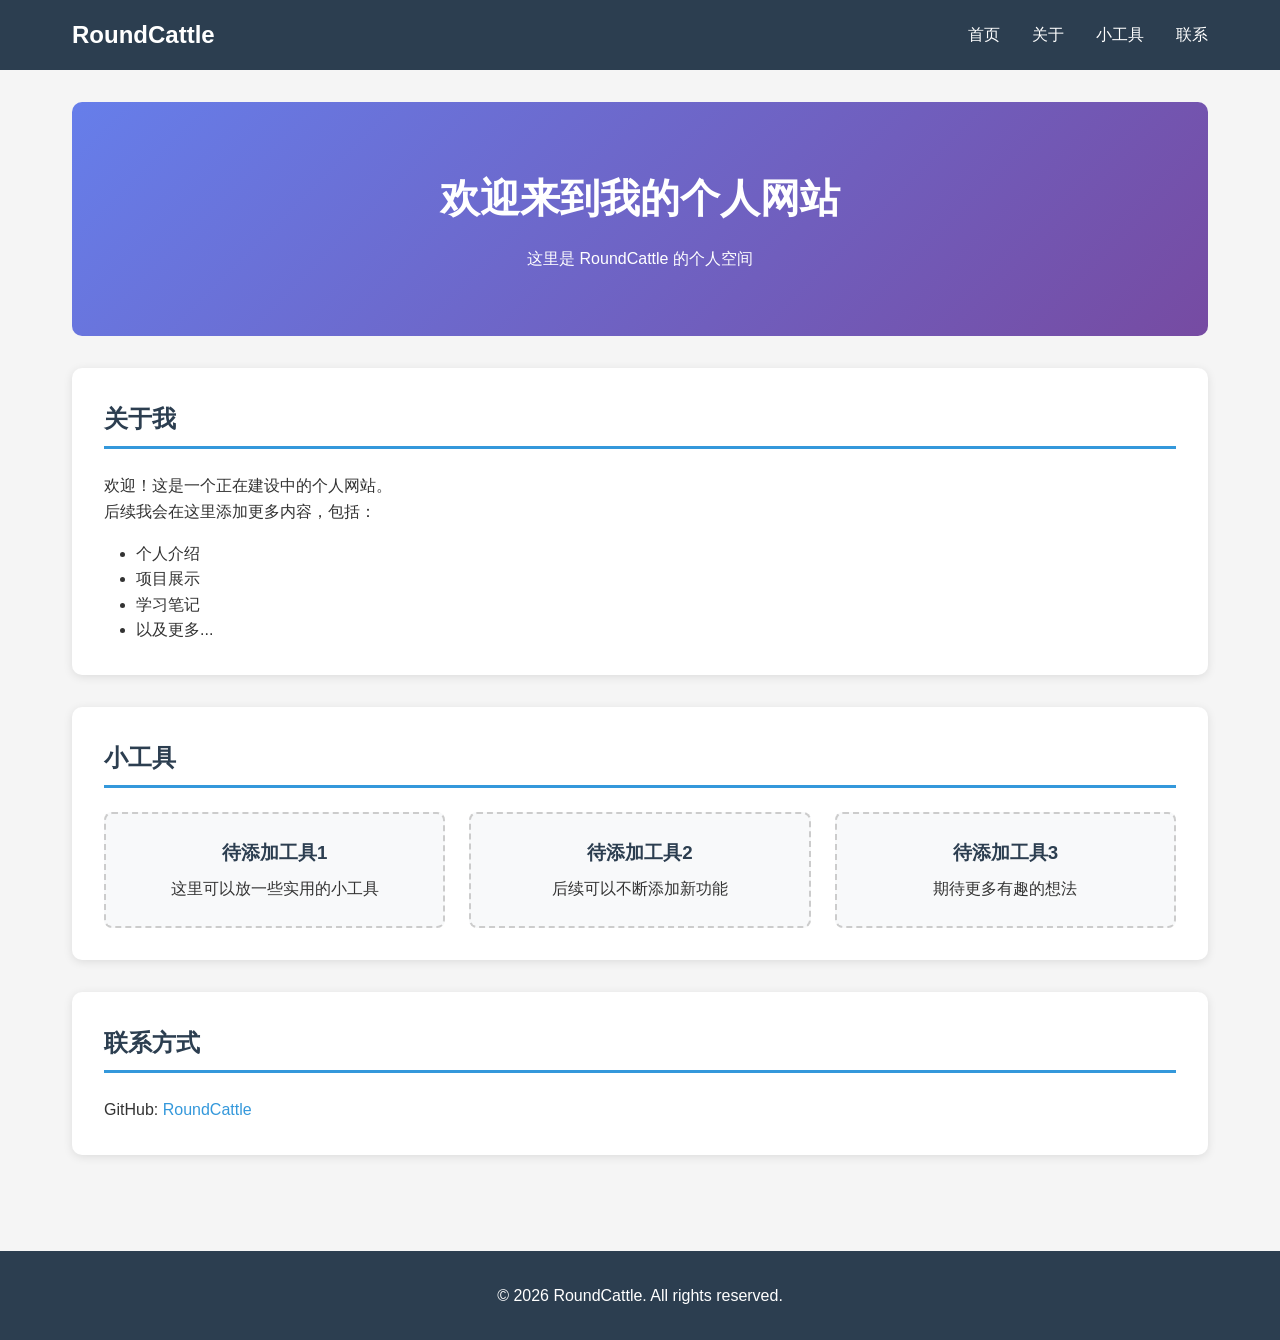
==== index.html @ ef828c5b "Initial commit: 基础网站框架" ====
<!DOCTYPE html>
<html lang="zh-CN">
<head>
    <meta charset="UTF-8">
    <meta name="viewport" content="width=device-width, initial-scale=1.0">
    <title>RoundCattle 的个人网站</title>
    <link rel="stylesheet" href="style.css">
</head>
<body>
    <header>
        <nav>
            <div class="logo">RoundCattle</div>
            <ul class="nav-links">
                <li><a href="#home">首页</a></li>
                <li><a href="#about">关于</a></li>
                <li><a href="#tools">小工具</a></li>
                <li><a href="#contact">联系</a></li>
            </ul>
        </nav>
    </header>

    <main>
        <section id="home" class="hero">
            <h1>欢迎来到我的个人网站</h1>
            <p>这里是 RoundCattle 的个人空间</p>
        </section>

        <section id="about" class="section">
            <h2>关于我</h2>
            <div class="about-content">
                <p>欢迎！这是一个正在建设中的个人网站。</p>
                <p>后续我会在这里添加更多内容，包括：</p>
                <ul>
                    <li>个人介绍</li>
                    <li>项目展示</li>
                    <li>学习笔记</li>
                    <li>以及更多...</li>
                </ul>
            </div>
        </section>

        <section id="tools" class="section">
            <h2>小工具</h2>
            <div class="tools-grid">
                <div class="tool-card">
                    <h3>待添加工具1</h3>
                    <p>这里可以放一些实用的小工具</p>
                </div>
                <div class="tool-card">
                    <h3>待添加工具2</h3>
                    <p>后续可以不断添加新功能</p>
                </div>
                <div class="tool-card">
                    <h3>待添加工具3</h3>
                    <p>期待更多有趣的想法</p>
                </div>
            </div>
        </section>

        <section id="contact" class="section">
            <h2>联系方式</h2>
            <p>GitHub: <a href="https://github.com/RoundCattle" target="_blank">RoundCattle</a></p>
        </section>
    </main>

    <footer>
        <p>&copy; 2026 RoundCattle. All rights reserved.</p>
    </footer>
</body>
</html>
---- style.css ----
* {
    margin: 0;
    padding: 0;
    box-sizing: border-box;
}

body {
    font-family: -apple-system, BlinkMacSystemFont, 'Segoe UI', Roboto, 'Helvetica Neue', Arial, sans-serif;
    line-height: 1.6;
    color: #333;
    background-color: #f5f5f5;
}

header {
    background-color: #2c3e50;
    color: white;
    padding: 1rem 0;
    position: sticky;
    top: 0;
    z-index: 100;
}

nav {
    max-width: 1200px;
    margin: 0 auto;
    padding: 0 2rem;
    display: flex;
    justify-content: space-between;
    align-items: center;
}

.logo {
    font-size: 1.5rem;
    font-weight: bold;
}

.nav-links {
    display: flex;
    list-style: none;
    gap: 2rem;
}

.nav-links a {
    color: white;
    text-decoration: none;
    transition: color 0.3s;
}

.nav-links a:hover {
    color: #3498db;
}

main {
    max-width: 1200px;
    margin: 0 auto;
    padding: 2rem;
}

.hero {
    text-align: center;
    padding: 4rem 2rem;
    background: linear-gradient(135deg, #667eea 0%, #764ba2 100%);
    color: white;
    margin-bottom: 2rem;
    border-radius: 10px;
}

.hero h1 {
    font-size: 2.5rem;
    margin-bottom: 1rem;
}

.section {
    background: white;
    padding: 2rem;
    margin-bottom: 2rem;
    border-radius: 10px;
    box-shadow: 0 2px 10px rgba(0,0,0,0.1);
}

.section h2 {
    margin-bottom: 1.5rem;
    color: #2c3e50;
    border-bottom: 3px solid #3498db;
    padding-bottom: 0.5rem;
}

.about-content ul {
    margin-left: 2rem;
    margin-top: 1rem;
}

.tools-grid {
    display: grid;
    grid-template-columns: repeat(auto-fit, minmax(250px, 1fr));
    gap: 1.5rem;
    margin-top: 1.5rem;
}

.tool-card {
    background: #f8f9fa;
    padding: 1.5rem;
    border-radius: 8px;
    border: 2px dashed #ccc;
    text-align: center;
    transition: transform 0.3s, box-shadow 0.3s;
}

.tool-card:hover {
    transform: translateY(-5px);
    box-shadow: 0 5px 15px rgba(0,0,0,0.1);
}

.tool-card h3 {
    color: #2c3e50;
    margin-bottom: 0.5rem;
}

a {
    color: #3498db;
    text-decoration: none;
}

a:hover {
    text-decoration: underline;
}

footer {
    background-color: #2c3e50;
    color: white;
    text-align: center;
    padding: 2rem;
    margin-top: 2rem;
}

@media (max-width: 768px) {
    nav {
        flex-direction: column;
        gap: 1rem;
    }
    
    .nav-links {
        gap: 1rem;
    }
    
    .hero h1 {
        font-size: 1.8rem;
    }
}
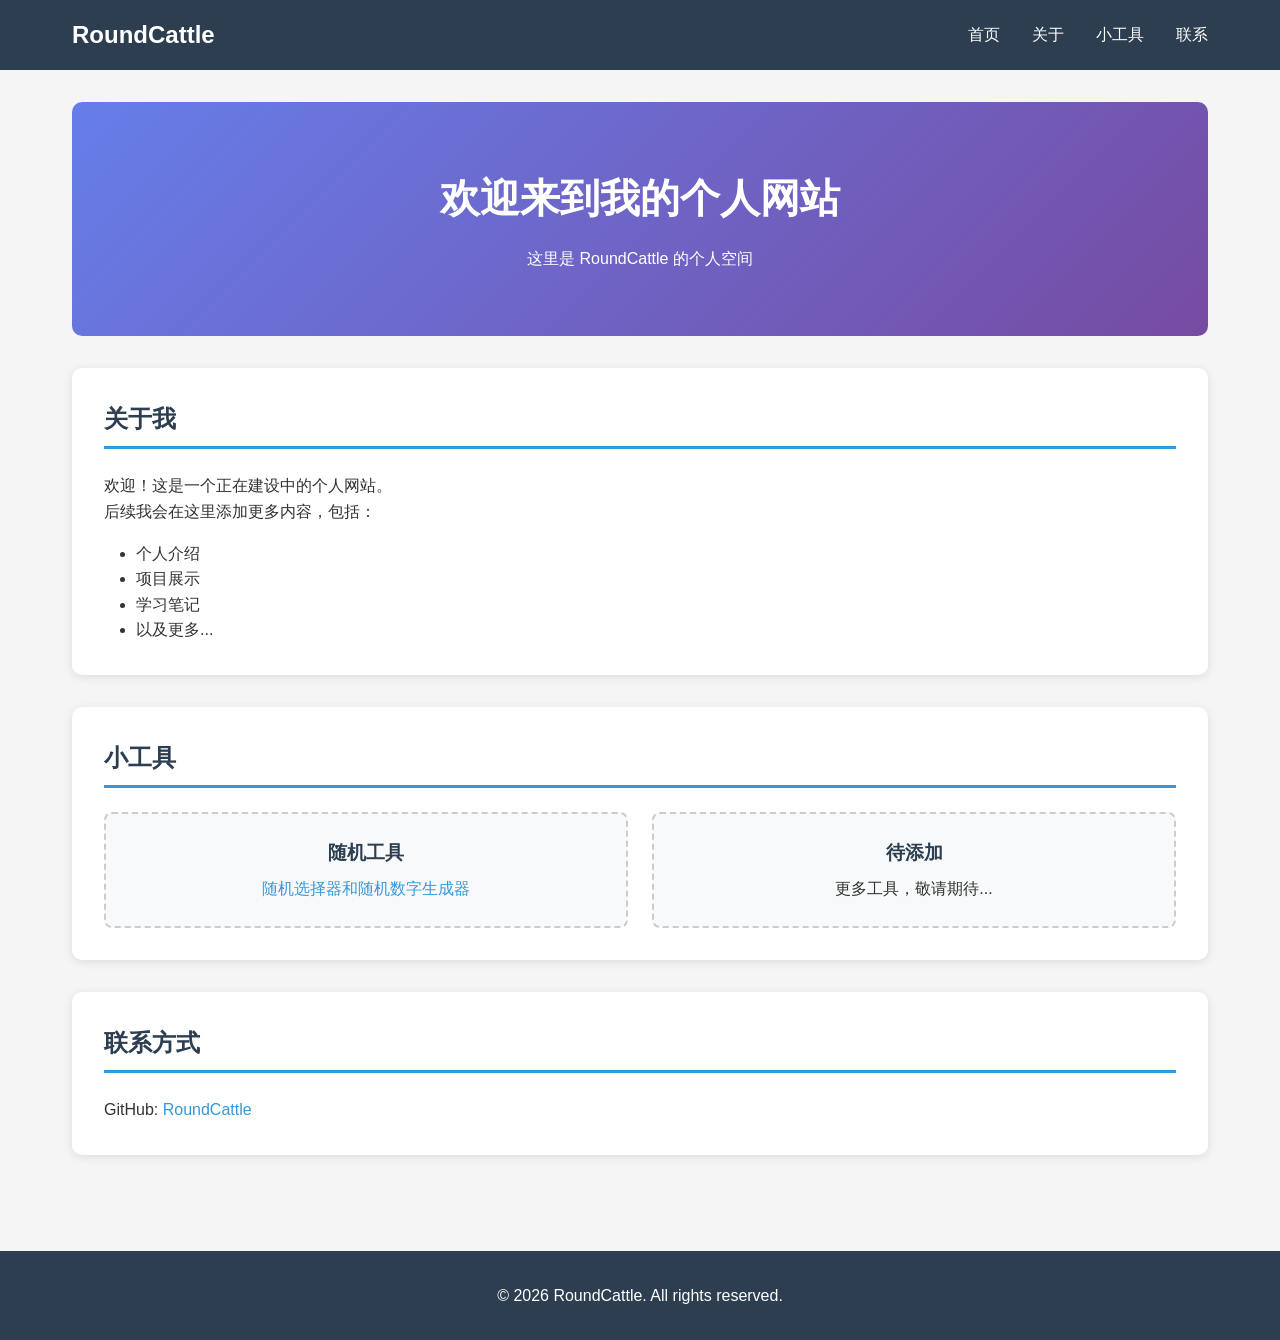
==== commit 96cc7b50: "添加随机工具页面：随机选择器和随机数字生成器" ====
--- a/index.html
+++ b/index.html
@@ -13,7 +13,7 @@
             <ul class="nav-links">
                 <li><a href="#home">首页</a></li>
                 <li><a href="#about">关于</a></li>
-                <li><a href="#tools">小工具</a></li>
+                <li><a href="random.html">小工具</a></li>
                 <li><a href="#contact">联系</a></li>
             </ul>
         </nav>
@@ -42,17 +42,13 @@
         <section id="tools" class="section">
             <h2>小工具</h2>
             <div class="tools-grid">
+                <a href="random.html" class="tool-card">
+                    <h3>随机工具</h3>
+                    <p>随机选择器和随机数字生成器</p>
+                </a>
                 <div class="tool-card">
-                    <h3>待添加工具1</h3>
-                    <p>这里可以放一些实用的小工具</p>
-                </div>
-                <div class="tool-card">
-                    <h3>待添加工具2</h3>
-                    <p>后续可以不断添加新功能</p>
-                </div>
-                <div class="tool-card">
-                    <h3>待添加工具3</h3>
-                    <p>期待更多有趣的想法</p>
+                    <h3>待添加</h3>
+                    <p>更多工具，敬请期待...</p>
                 </div>
             </div>
         </section>
